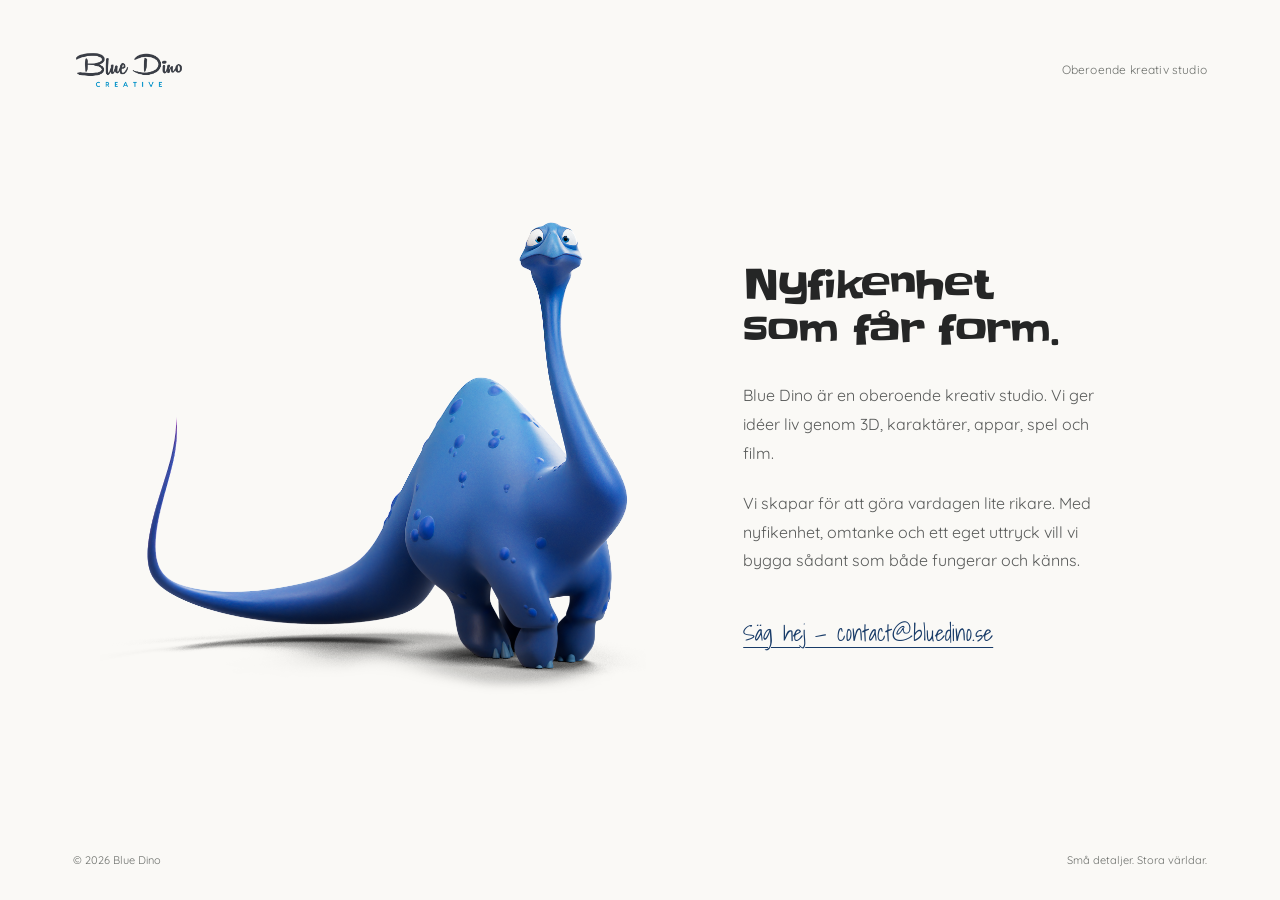
==== index.html @ aded4694 "Initial GitHub Pages mirror of live site" ====
<!doctype html>
<html lang="sv">
  <head>
    <meta charset="UTF-8" />
    <meta name="viewport" content="width=device-width, initial-scale=1.0" />
    <meta name="theme-color" content="#faf9f6" />
    <meta name="description" content="Blue Dino är en oberoende kreativ studio. 3D, karaktärer, appar, spel och film — med nyfikenhet, omtanke och ett eget uttryck." />
    <link rel="icon" href="./assets/blue-dino-logo.png" type="image/png" />
    <link rel="preload" href="./assets/dino.png" as="image" fetchpriority="high" />
    <title>Blue Dino — Nyfikenhet som får form</title>
    <script type="module" crossorigin src="./assets/index-DoFZEv8U.js"></script>
    <link rel="stylesheet" crossorigin href="./assets/index-B7NXnQMo.css">
  </head>
  <body>
    <div id="root"></div>
  </body>
</html>
---- assets/index-B7NXnQMo.css ----
@font-face{font-family:Quicksand;src:url(../fonts/Quicksand-VariableFont_wght.ttf) format("truetype");font-style:normal;font-weight:300 700;font-display:swap}@font-face{font-family:Slackey;src:url(../fonts/Slackey-Regular.ttf) format("truetype");font-style:normal;font-weight:400;font-display:swap}@font-face{font-family:Shadows Into Light;src:url(../fonts/ShadowsIntoLight-Regular.ttf) format("truetype");font-style:normal;font-weight:400;font-display:swap}:root{font-family:Quicksand,sans-serif;color:#252626;background:#faf9f6;font-synthesis:none;text-rendering:optimizeLegibility;-webkit-font-smoothing:antialiased;--ink: #252626;--body: #595b5a;--muted: #6d706c;--blue: #326786}*{box-sizing:border-box}body{margin:0}a{color:inherit}button,input,textarea{font:inherit}::selection{background:#dce8ed;color:var(--ink)}.studio-page{display:flex;flex-direction:column;min-height:100svh;max-width:1720px;margin-inline:auto;padding:46px clamp(28px,5.7vw,100px) 30px}.site-header,.site-footer{display:flex;justify-content:space-between;align-items:center;gap:24px;flex:none}.brand{display:inline-flex;padding-block:4px}.brand img{display:block;width:112px;height:auto}.studio-label{color:var(--muted);font-size:12px;letter-spacing:.015em}.studio{display:grid;grid-template-columns:minmax(0,1.25fr) minmax(0,1fr);align-items:center;gap:clamp(60px,7.6vw,112px);width:min(100%,1080px);margin:auto;padding-block:95px 116px}.studio-illustration{width:100%;aspect-ratio:1084 / 975;background:url(./dino.png) center / contain no-repeat;-webkit-user-select:none;user-select:none;-webkit-touch-callout:none}.studio-copy{max-width:380px}h1{margin:0 0 28px;font-family:Slackey,sans-serif;font-size:clamp(34px,3.1vw,46px);font-weight:400;line-height:1.14;letter-spacing:-.035em}.studio-copy p{margin:0 0 21px;color:var(--body);font-size:16px;font-weight:400;line-height:1.8}.contact-link{font-family:Shadows Into Light,cursive;color:#183b68;display:inline-block;min-height:44px;margin-top:7px;padding-block:12px;font-size:22px;font-weight:400;text-decoration-color:currentColor;text-decoration-thickness:1px;text-underline-offset:6px;transition:color .16s ease,text-decoration-color .16s ease}.contact-link:hover{color:var(--blue);text-decoration-color:var(--blue)}.site-footer{color:var(--muted);font-size:11px;line-height:1.6}:focus-visible{outline:2px solid var(--blue);outline-offset:6px;border-radius:2px}.studio:focus{outline:none}.skip-link{position:fixed;z-index:2;top:12px;left:16px;padding:12px 18px;background:var(--ink);color:#fff;transform:translateY(-180%)}.skip-link:focus{transform:translateY(0)}@media(min-width:1600px){.studio{gap:120px;width:min(100%,1150px)}.studio-copy{max-width:390px}}@media(max-width:850px){.studio-page{padding:32px 36px 24px}.studio{gap:38px;padding-block:88px 100px}.studio-copy p{font-size:15px}h1{font-size:34px}}@media(max-width:620px){.studio-page{padding:26px 28px 22px}.brand img{width:98px}.studio-label{font-size:10px}.site-header{gap:16px}.studio{grid-template-columns:minmax(0,1fr);gap:28px;max-width:400px;padding-block:37px 56px}.studio-illustration{width:min(100%,320px);justify-self:center}.studio-copy{max-width:none}h1{font-size:35px;margin-bottom:23px}.studio-copy p{font-size:15px;line-height:1.8;margin-bottom:18px}.contact-link{margin-top:5px;font-size:21px}.site-footer{font-size:10px;gap:14px}}@media(max-width:360px){.studio-page{padding-inline:22px}.studio-label{max-width:96px;text-align:right;line-height:1.5}.studio{gap:18px;padding-top:26px}h1{font-size:32px}.site-footer{align-items:flex-start}.site-footer span:last-child{max-width:115px;text-align:right}}@media(prefers-reduced-motion:reduce){*,*:before,*:after{transition:none!important}}
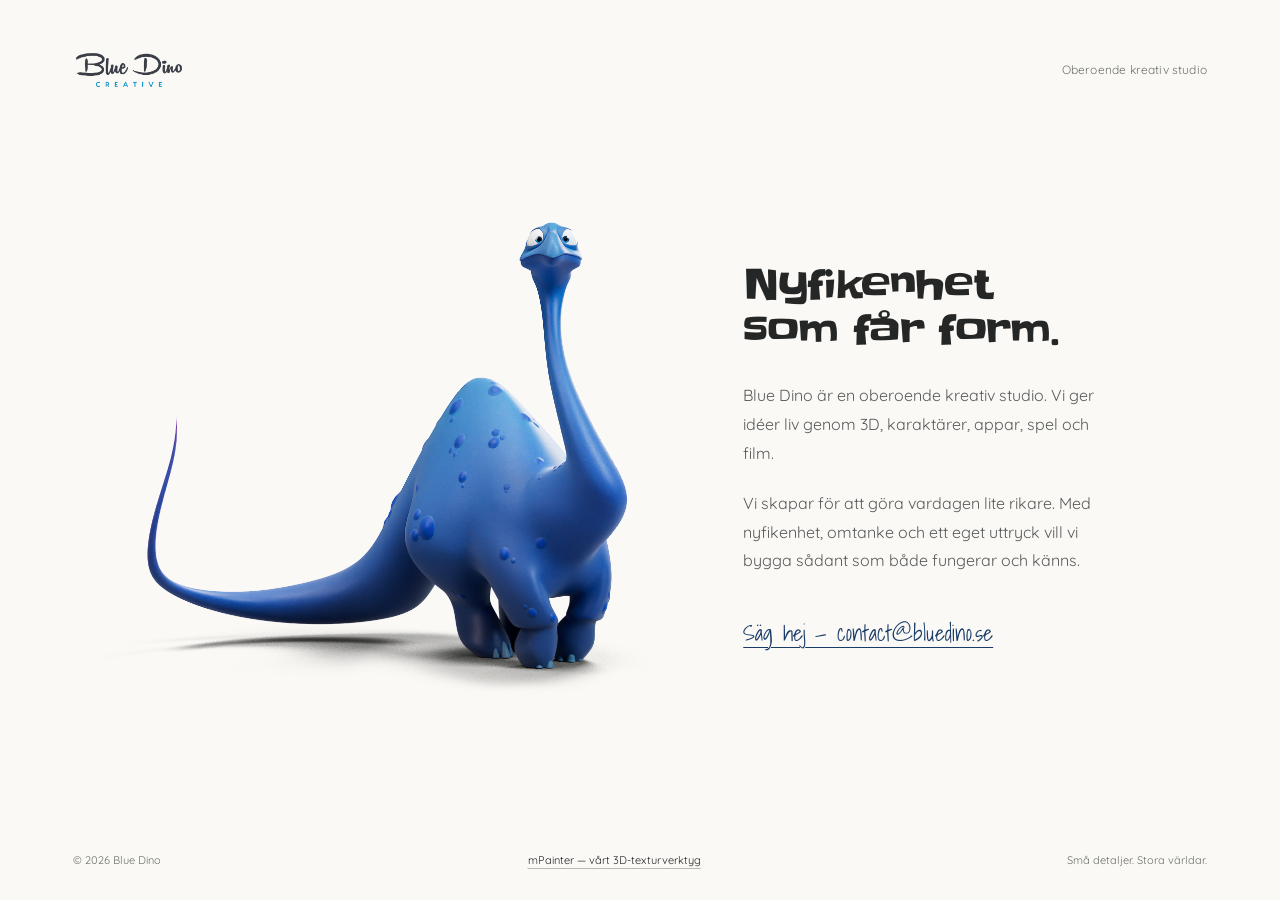
==== commit 9bdbfe57: "Link the mPainter page and add a sitemap Add a footer link to /mpainter/ on the start page, plus sit" ====
--- a/index.html
+++ b/index.html
@@ -11,6 +11,10 @@
     <script type="module" crossorigin src="./assets/index-DoFZEv8U.js"></script>
     <link rel="stylesheet" crossorigin href="./assets/index-B7NXnQMo.css">
   </head>
+  <!-- Fotlanken till /mpainter/ ar inlagd for hand i assets/index-DoFZEv8U.js
+       och assets/index-B7NXnQMo.css. Startsidans kallkod ligger i
+       BlueDino/website och har gatt isar fran det som ligger har, sa en ny
+       build fran den kallan tar bort lanken igen. -->
   <body>
     <div id="root"></div>
   </body>
--- a/assets/index-B7NXnQMo.css
+++ b/assets/index-B7NXnQMo.css
@@ -1 +1,2 @@
 @font-face{font-family:Quicksand;src:url(../fonts/Quicksand-VariableFont_wght.ttf) format("truetype");font-style:normal;font-weight:300 700;font-display:swap}@font-face{font-family:Slackey;src:url(../fonts/Slackey-Regular.ttf) format("truetype");font-style:normal;font-weight:400;font-display:swap}@font-face{font-family:Shadows Into Light;src:url(../fonts/ShadowsIntoLight-Regular.ttf) format("truetype");font-style:normal;font-weight:400;font-display:swap}:root{font-family:Quicksand,sans-serif;color:#252626;background:#faf9f6;font-synthesis:none;text-rendering:optimizeLegibility;-webkit-font-smoothing:antialiased;--ink: #252626;--body: #595b5a;--muted: #6d706c;--blue: #326786}*{box-sizing:border-box}body{margin:0}a{color:inherit}button,input,textarea{font:inherit}::selection{background:#dce8ed;color:var(--ink)}.studio-page{display:flex;flex-direction:column;min-height:100svh;max-width:1720px;margin-inline:auto;padding:46px clamp(28px,5.7vw,100px) 30px}.site-header,.site-footer{display:flex;justify-content:space-between;align-items:center;gap:24px;flex:none}.brand{display:inline-flex;padding-block:4px}.brand img{display:block;width:112px;height:auto}.studio-label{color:var(--muted);font-size:12px;letter-spacing:.015em}.studio{display:grid;grid-template-columns:minmax(0,1.25fr) minmax(0,1fr);align-items:center;gap:clamp(60px,7.6vw,112px);width:min(100%,1080px);margin:auto;padding-block:95px 116px}.studio-illustration{width:100%;aspect-ratio:1084 / 975;background:url(./dino.png) center / contain no-repeat;-webkit-user-select:none;user-select:none;-webkit-touch-callout:none}.studio-copy{max-width:380px}h1{margin:0 0 28px;font-family:Slackey,sans-serif;font-size:clamp(34px,3.1vw,46px);font-weight:400;line-height:1.14;letter-spacing:-.035em}.studio-copy p{margin:0 0 21px;color:var(--body);font-size:16px;font-weight:400;line-height:1.8}.contact-link{font-family:Shadows Into Light,cursive;color:#183b68;display:inline-block;min-height:44px;margin-top:7px;padding-block:12px;font-size:22px;font-weight:400;text-decoration-color:currentColor;text-decoration-thickness:1px;text-underline-offset:6px;transition:color .16s ease,text-decoration-color .16s ease}.contact-link:hover{color:var(--blue);text-decoration-color:var(--blue)}.site-footer{color:var(--muted);font-size:11px;line-height:1.6}:focus-visible{outline:2px solid var(--blue);outline-offset:6px;border-radius:2px}.studio:focus{outline:none}.skip-link{position:fixed;z-index:2;top:12px;left:16px;padding:12px 18px;background:var(--ink);color:#fff;transform:translateY(-180%)}.skip-link:focus{transform:translateY(0)}@media(min-width:1600px){.studio{gap:120px;width:min(100%,1150px)}.studio-copy{max-width:390px}}@media(max-width:850px){.studio-page{padding:32px 36px 24px}.studio{gap:38px;padding-block:88px 100px}.studio-copy p{font-size:15px}h1{font-size:34px}}@media(max-width:620px){.studio-page{padding:26px 28px 22px}.brand img{width:98px}.studio-label{font-size:10px}.site-header{gap:16px}.studio{grid-template-columns:minmax(0,1fr);gap:28px;max-width:400px;padding-block:37px 56px}.studio-illustration{width:min(100%,320px);justify-self:center}.studio-copy{max-width:none}h1{font-size:35px;margin-bottom:23px}.studio-copy p{font-size:15px;line-height:1.8;margin-bottom:18px}.contact-link{margin-top:5px;font-size:21px}.site-footer{font-size:10px;gap:14px}}@media(max-width:360px){.studio-page{padding-inline:22px}.studio-label{max-width:96px;text-align:right;line-height:1.5}.studio{gap:18px;padding-top:26px}h1{font-size:32px}.site-footer{align-items:flex-start}.site-footer span:last-child{max-width:115px;text-align:right}}@media(prefers-reduced-motion:reduce){*,*:before,*:after{transition:none!important}}
+.site-footer{flex-wrap:wrap;row-gap:10px}.studio-link{color:var(--ink);text-decoration-color:#b6bab4;text-underline-offset:4px;text-decoration-thickness:1px;transition:color .16s ease,text-decoration-color .16s ease}.studio-link:hover{color:var(--blue);text-decoration-color:var(--blue)}@media(max-width:620px){.studio-link{order:-1;flex-basis:100%;text-align:center}}@media(max-width:360px){.site-footer{align-items:center}}
